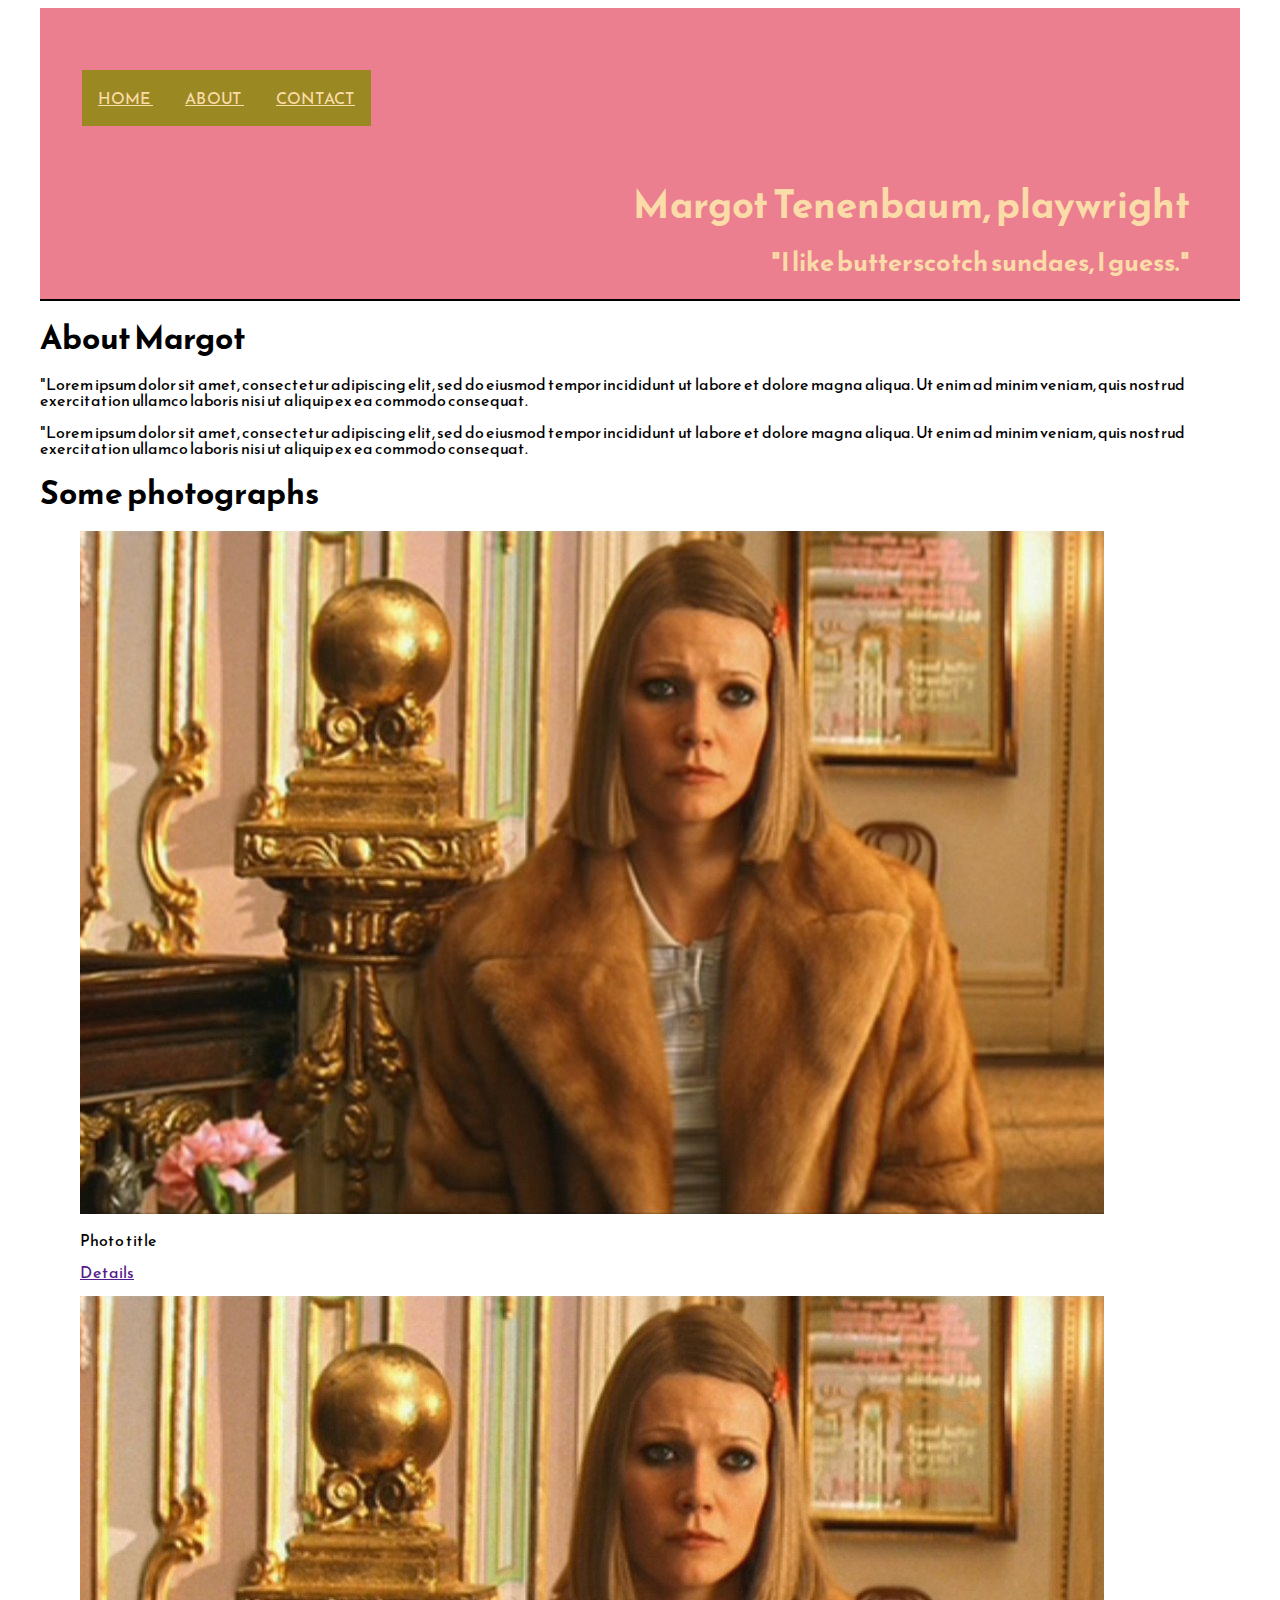
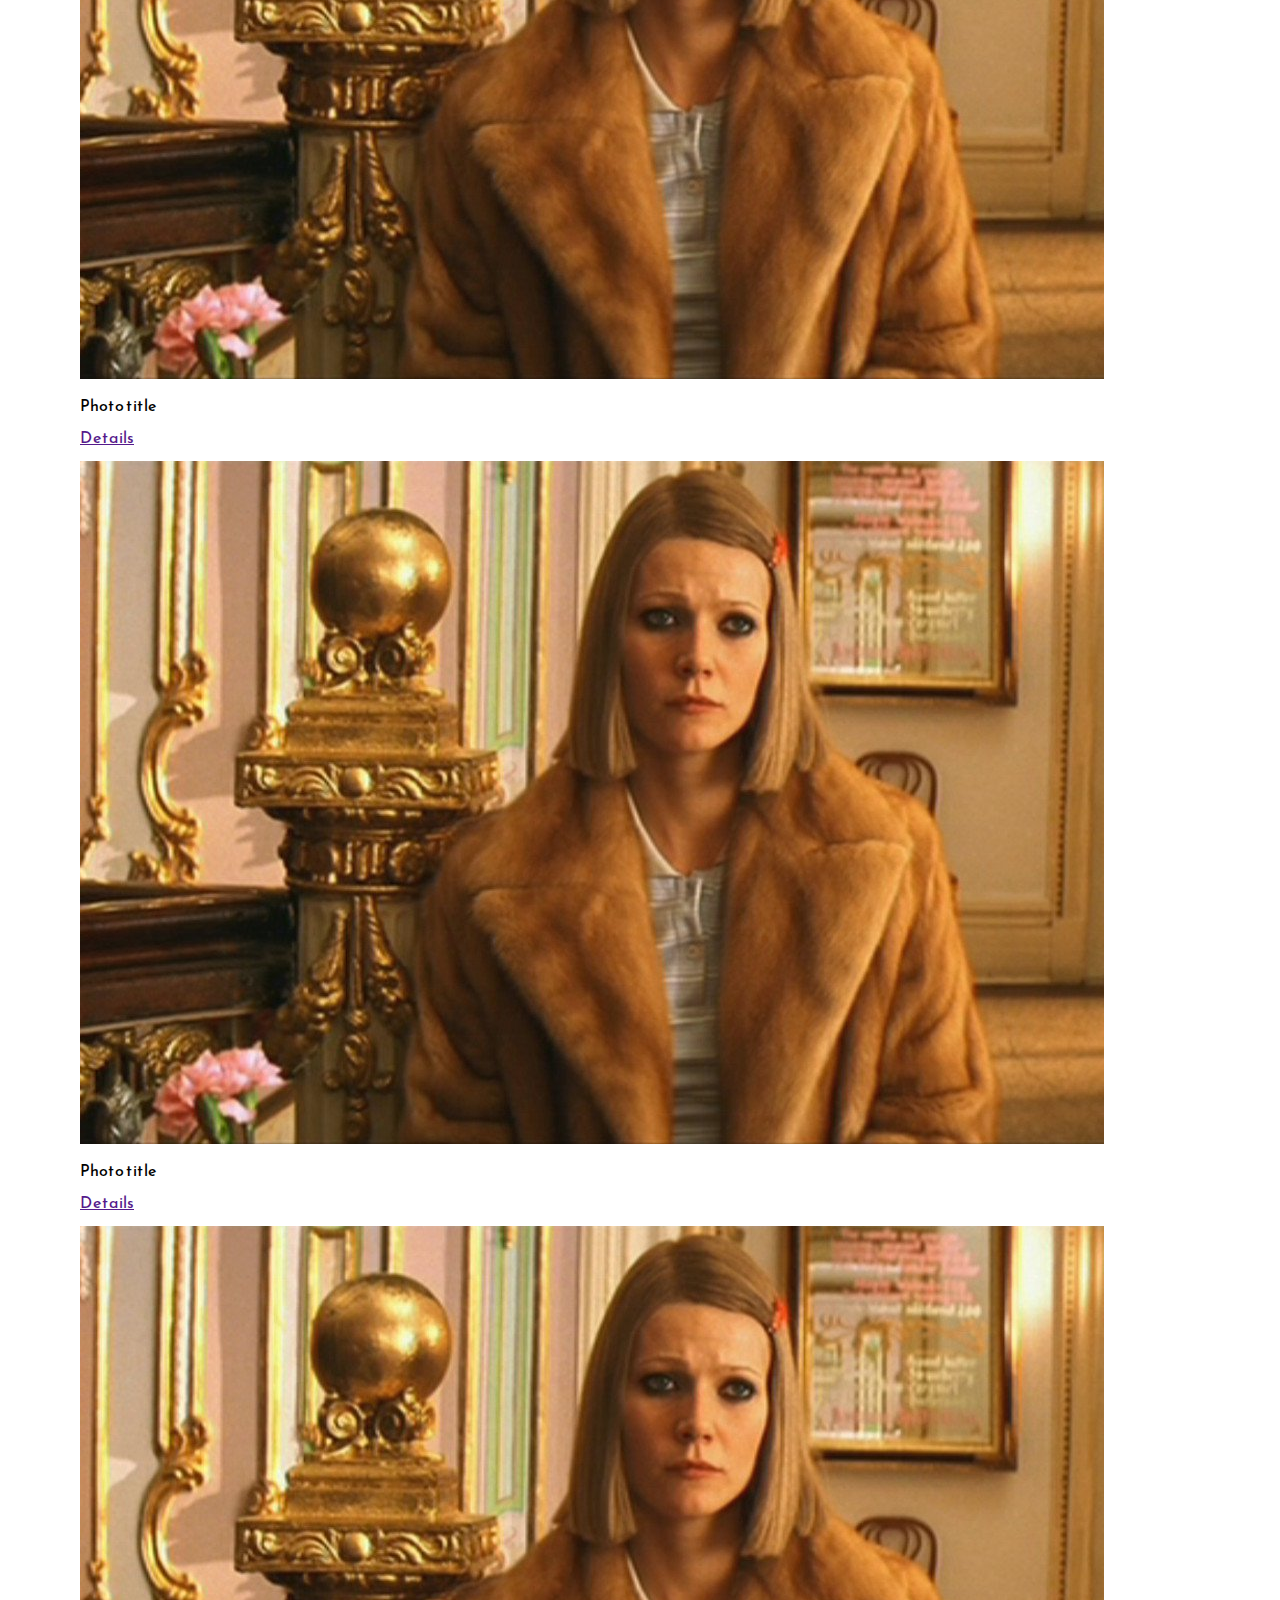
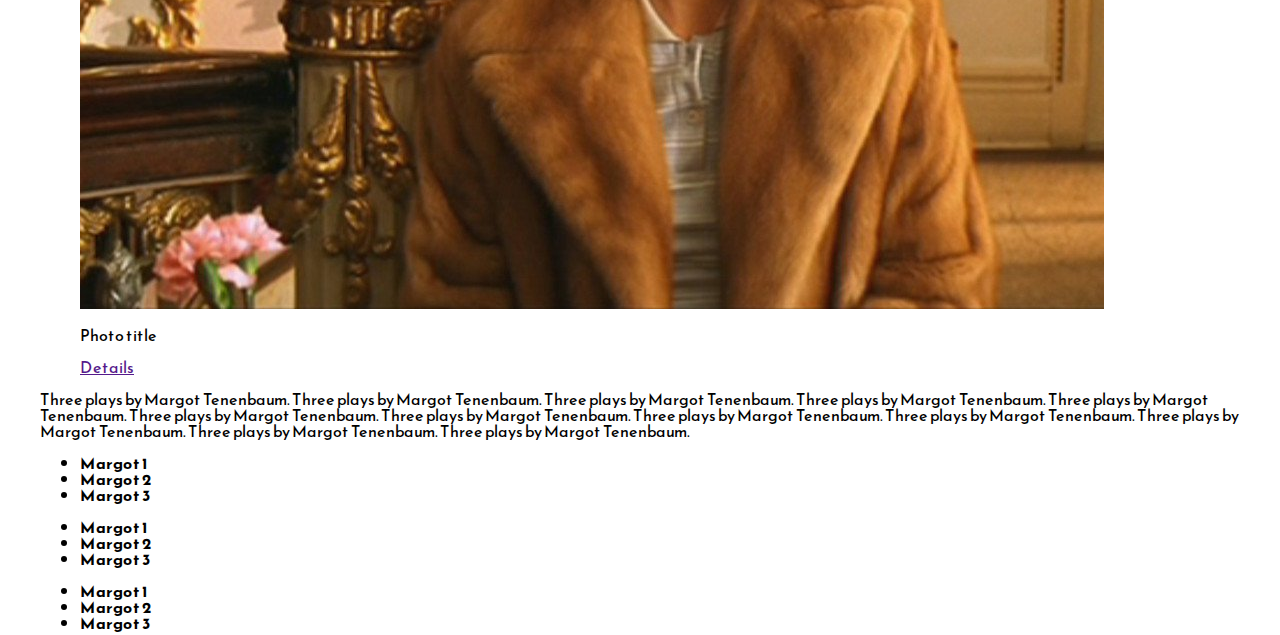
==== index.html @ 0d9d9b59 "align header" ====
<!DOCTYPE html>
<html>
<head>
	<meta charset="utf-8">
	<meta name="viewport" content="width=device-width, initial-scale=1">
	<title> Margot Tenenbaum </title>
	<link href="https://fonts.googleapis.com/css?family=Reem+Kufi" rel="stylesheet">
	<link rel="stylesheet" type="text/css" href="css/margot.css">
	
</head>
<body>
	<header>
		<div class="container">
					<ul id="nav">
						<li> <a href="index.html"> Home </a></li>
						<li> <a href="#"> About </a></li>
						<li> <a href="#"> Contact </a></li>
					</ul>
			<div id="branding">
				<h1> Margot Tenenbaum, playwright </h1>
				<h2>"I like butterscotch sundaes, I guess."</h2>
			</div>
		</div>
	</header>


	<section class="home-about">
		<div class="home-about-textbox">
			<h1>About Margot</h1>
			<p>"Lorem ipsum dolor sit amet, consectetur adipiscing elit, sed do eiusmod tempor incididunt ut labore et dolore magna aliqua. Ut enim ad minim veniam, quis nostrud exercitation ullamco laboris nisi ut aliquip ex ea commodo consequat.</p>
			<p>"Lorem ipsum dolor sit amet, consectetur adipiscing elit, sed do eiusmod tempor incididunt ut labore et dolore magna aliqua. Ut enim ad minim veniam, quis nostrud exercitation ullamco laboris nisi ut aliquip ex ea commodo consequat.</p>
		</div>
	</section>

	<section class="photos">
		<h1>Some photographs</h1>

<!-- photo item 1		 -->
		<figure class="photo-item"> <img src="img/MargotGold.jpg">
				<FIGCAPTION class="photo-desc">
						<p> Photo title </p>
						<a href="" class="button button-accent button-small"> Details</a>
				</FIGCAPTION>
		</figure>

<!-- photo item 2		 -->
		<figure class="photo-item"> <img src="img/MargotGold.jpg">
				<FIGCAPTION class="photo-desc">
						<p> Photo title </p>
						<a href="" class="button button-accent button-small">Details</a>
				</FIGCAPTION>
		</figure>
<!-- photo item 3		 -->
		<figure class="photo-item"> <img src="img/MargotGold.jpg">
				<FIGCAPTION class="photo-desc">
						<p> Photo title </p>
						<a href="" class="button button-accent button-small">Details</a>
				</FIGCAPTION>
		</figure>
<!-- photo item 4		 -->
		<figure class="photo-item"> <img src="img/MargotGold.jpg">
				<FIGCAPTION class="photo-desc">
						<p> Photo title </p>
						<a href="" class="button button-accent button-small">Details</a>
				</FIGCAPTION>
		</figure>
	</section>

<footer>
	<div class="col-3"></div>
		<p>
			Three plays by Margot Tenenbaum. Three plays by Margot Tenenbaum. Three plays by Margot Tenenbaum. Three plays by Margot Tenenbaum. Three plays by Margot Tenenbaum. Three plays by Margot Tenenbaum. Three plays by Margot Tenenbaum. Three plays by Margot Tenenbaum. Three plays by Margot Tenenbaum. Three plays by Margot Tenenbaum. Three plays by Margot Tenenbaum. Three plays by Margot Tenenbaum.
			
		</p>
	<div class="col-1"></div>
		<ul class="list-unstyled">
			<li> <strong>Margot 1</strong></li>
			<li> <strong>Margot 2</strong></li>
			<li> <strong>Margot 3</strong></li>
		</ul>
	<div class="col-1"></div>
		<ul class="list-unstyled">
			<li> <strong>Margot 1</strong></li>
			<li> <strong>Margot 2</strong></li>
			<li> <strong>Margot 3</strong></li>
		</ul>
	<div class="col-1"></div>
		<ul class="list-unstyled">
			<li> <strong>Margot 1</strong></li>
			<li> <strong>Margot 2</strong></li>
			<li> <strong>Margot 3</strong></li>
		</ul>
</footer>	

</body>
</html>
---- css/margot.css ----
* {
	-webkit-box-sizing: border-box;
   	-moz-box-sizing: border-box;
	box-sizing: border-box;
}


html {
    font-family: 'Reem Kufi', sans-serif;
    font-size: 100%;
    font-size: 1em;
    line-height: 1;
    height: 100%;
    margin: 0% 2.5% 2.5% 2.5%;

}

header{
	background-color: #EB7F8F;
	color: #FBDBA8;
	padding: 2px;
	margin-bottom: 2px;
	min-height: 100%;
	border-bottom: #000000 2px solid;
}

#nav {
	list-style-type:none;
	margin-top: 5em;
	margin-bottom: 1em;

}

#nav li {
	display: inline;
}

#nav a {
	display:inline;
	text-align:center;
	padding: 1em;
	color: #FBDBA8;
	background-color: #9A8822;
	text-transform: uppercase;

}

#branding {
	margin-top: 5em;
	margin-bottom: 1em;
	text-align: right;
	padding-right: 4%;
}

#branding h1 {
	font-size: 3vw;
}

#branding h2 {
	font-size: 2vw;
}








/* Header 
====================*/
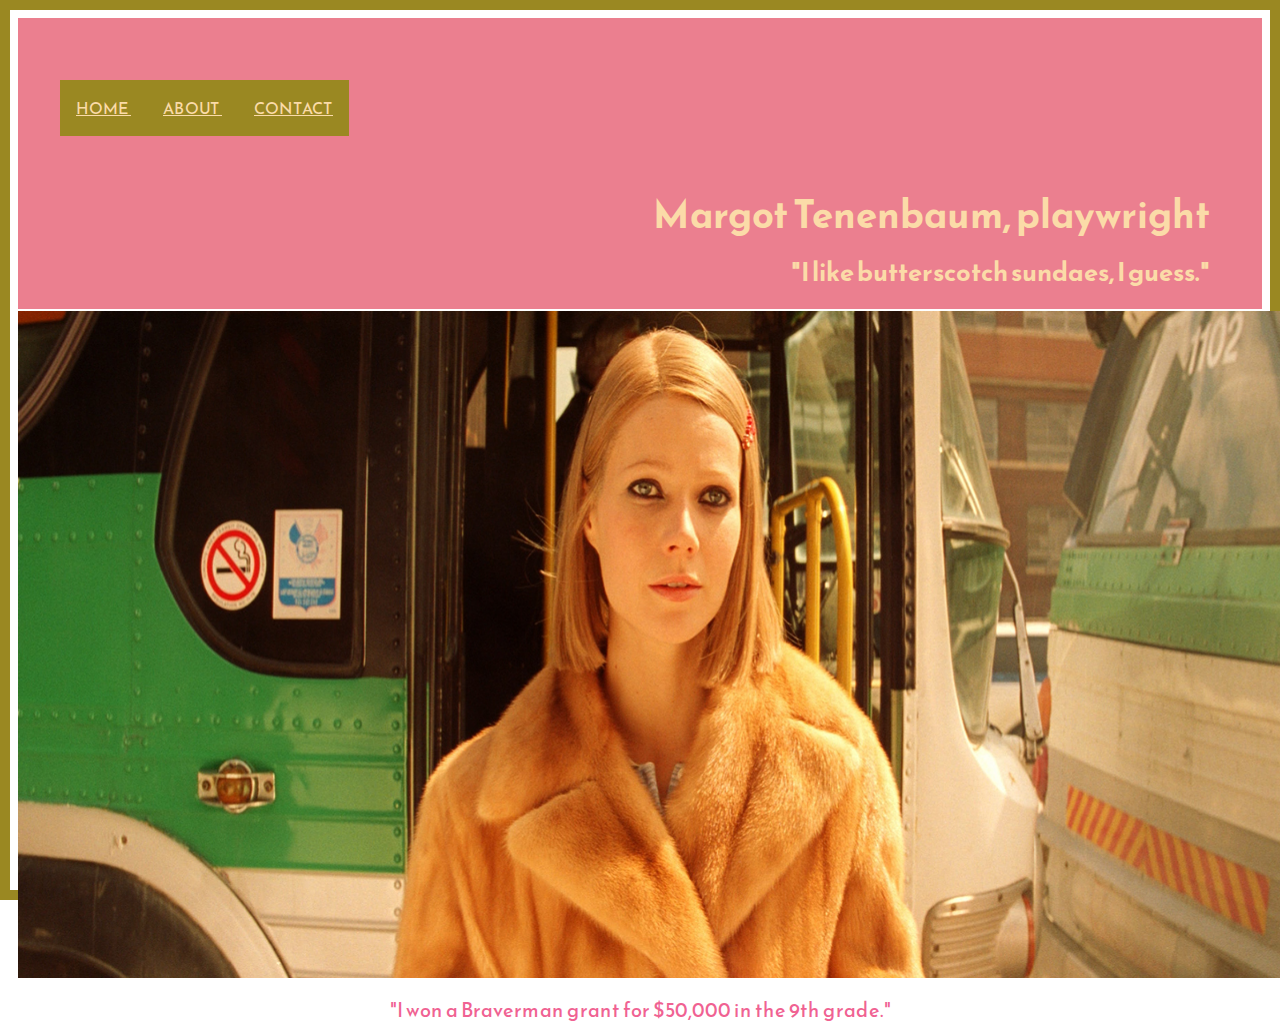
==== commit 8b58f958: "divide index into two pages" ====
--- a/index.html
+++ b/index.html
@@ -11,11 +11,11 @@
 <body>
 	<header>
 		<div class="container">
-					<ul id="nav">
-						<li> <a href="index.html"> Home </a></li>
-						<li> <a href="#"> About </a></li>
-						<li> <a href="#"> Contact </a></li>
-					</ul>
+			<ul id="nav">
+				<li> <a href="index.html"> Home </a></li>
+				<li> <a href="#"> About </a></li>
+				<li> <a href="#"> Contact </a></li>
+			</ul>
 			<div id="branding">
 				<h1> Margot Tenenbaum, playwright </h1>
 				<h2>"I like butterscotch sundaes, I guess."</h2>
@@ -23,74 +23,15 @@
 		</div>
 	</header>
 
-
-	<section class="home-about">
-		<div class="home-about-textbox">
-			<h1>About Margot</h1>
-			<p>"Lorem ipsum dolor sit amet, consectetur adipiscing elit, sed do eiusmod tempor incididunt ut labore et dolore magna aliqua. Ut enim ad minim veniam, quis nostrud exercitation ullamco laboris nisi ut aliquip ex ea commodo consequat.</p>
-			<p>"Lorem ipsum dolor sit amet, consectetur adipiscing elit, sed do eiusmod tempor incididunt ut labore et dolore magna aliqua. Ut enim ad minim veniam, quis nostrud exercitation ullamco laboris nisi ut aliquip ex ea commodo consequat.</p>
+	<section id="showcase">
+		<div class="container">
+			<img class="bus-img" src="img/MargotBus.jpg">
+			<p> "I won a Braverman grant for $50,000 in the 9th grade."
+			</p>
 		</div>
 	</section>
 
-	<section class="photos">
-		<h1>Some photographs</h1>
-
-<!-- photo item 1		 -->
-		<figure class="photo-item"> <img src="img/MargotGold.jpg">
-				<FIGCAPTION class="photo-desc">
-						<p> Photo title </p>
-						<a href="" class="button button-accent button-small"> Details</a>
-				</FIGCAPTION>
-		</figure>
-
-<!-- photo item 2		 -->
-		<figure class="photo-item"> <img src="img/MargotGold.jpg">
-				<FIGCAPTION class="photo-desc">
-						<p> Photo title </p>
-						<a href="" class="button button-accent button-small">Details</a>
-				</FIGCAPTION>
-		</figure>
-<!-- photo item 3		 -->
-		<figure class="photo-item"> <img src="img/MargotGold.jpg">
-				<FIGCAPTION class="photo-desc">
-						<p> Photo title </p>
-						<a href="" class="button button-accent button-small">Details</a>
-				</FIGCAPTION>
-		</figure>
-<!-- photo item 4		 -->
-		<figure class="photo-item"> <img src="img/MargotGold.jpg">
-				<FIGCAPTION class="photo-desc">
-						<p> Photo title </p>
-						<a href="" class="button button-accent button-small">Details</a>
-				</FIGCAPTION>
-		</figure>
-	</section>
-
-<footer>
-	<div class="col-3"></div>
-		<p>
-			Three plays by Margot Tenenbaum. Three plays by Margot Tenenbaum. Three plays by Margot Tenenbaum. Three plays by Margot Tenenbaum. Three plays by Margot Tenenbaum. Three plays by Margot Tenenbaum. Three plays by Margot Tenenbaum. Three plays by Margot Tenenbaum. Three plays by Margot Tenenbaum. Three plays by Margot Tenenbaum. Three plays by Margot Tenenbaum. Three plays by Margot Tenenbaum.
-			
-		</p>
-	<div class="col-1"></div>
-		<ul class="list-unstyled">
-			<li> <strong>Margot 1</strong></li>
-			<li> <strong>Margot 2</strong></li>
-			<li> <strong>Margot 3</strong></li>
-		</ul>
-	<div class="col-1"></div>
-		<ul class="list-unstyled">
-			<li> <strong>Margot 1</strong></li>
-			<li> <strong>Margot 2</strong></li>
-			<li> <strong>Margot 3</strong></li>
-		</ul>
-	<div class="col-1"></div>
-		<ul class="list-unstyled">
-			<li> <strong>Margot 1</strong></li>
-			<li> <strong>Margot 2</strong></li>
-			<li> <strong>Margot 3</strong></li>
-		</ul>
-</footer>	
+	<footer></footer>
 
 </body>
 </html>
--- a/css/margot.css
+++ b/css/margot.css
@@ -11,7 +11,8 @@
     font-size: 1em;
     line-height: 1;
     height: 100%;
-    margin: 0% 2.5% 2.5% 2.5%;
+    margin: 0;
+    border: 10px solid #9A8822;
 
 }
 
@@ -21,7 +22,6 @@
 	padding: 2px;
 	margin-bottom: 2px;
 	min-height: 100%;
-	border-bottom: #000000 2px solid;
 }
 
 #nav {
@@ -61,9 +61,27 @@
 }
 
 
+#showcase {
+	min-height: 400px;
+	height: 100%;
+	background-position: center;
+	text-align: center;
+	color: #f06292;
+	opacity: 1.0;
+	
 
 
+}
 
+#showcase p {
+	font-size: 20px;
+
+}
+
+.bus-img {
+	height: 667px;
+	width: 1280px;
+}
 
 
 
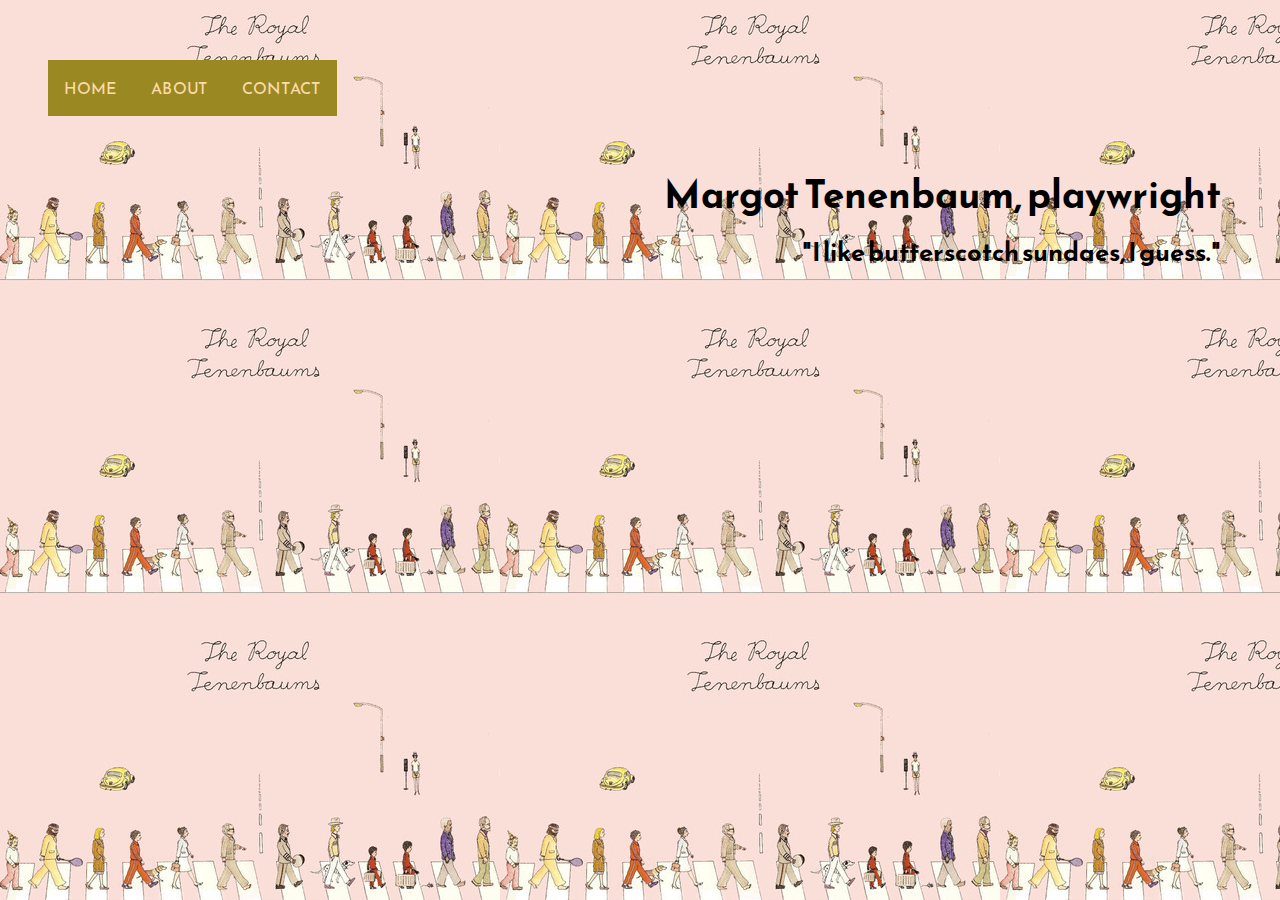
==== commit c991cb50: "reorganize img structure" ====
--- a/index.html
+++ b/index.html
@@ -1,5 +1,5 @@
 <!DOCTYPE html>
-<html>
+<html id="homepage">
 <head>
 	<meta charset="utf-8">
 	<meta name="viewport" content="width=device-width, initial-scale=1">
@@ -23,15 +23,17 @@
 		</div>
 	</header>
 
-	<section id="showcase">
+<!-- 	<section id="showcase">
 		<div class="container">
 			<img class="bus-img" src="img/MargotBus.jpg">
 			<p> "I won a Braverman grant for $50,000 in the 9th grade."
 			</p>
 		</div>
-	</section>
+	</section> -->
 
-	<footer></footer>
+	<footer>
+		
+	</footer>
 
 </body>
 </html>
--- a/css/margot.css
+++ b/css/margot.css
@@ -7,21 +7,15 @@
 
 html {
     font-family: 'Reem Kufi', sans-serif;
-    font-size: 100%;
     font-size: 1em;
     line-height: 1;
-    height: 100%;
     margin: 0;
-    border: 10px solid #9A8822;
 
 }
-
-header{
-	background-color: #EB7F8F;
-	color: #FBDBA8;
-	padding: 2px;
-	margin-bottom: 2px;
-	min-height: 100%;
+#homepage {
+	background-image: url("img/family_illustrated.jpg");
+	
+	
 }
 
 #nav {
@@ -42,6 +36,7 @@
 	color: #FBDBA8;
 	background-color: #9A8822;
 	text-transform: uppercase;
+	text-decoration: none;
 
 }
 
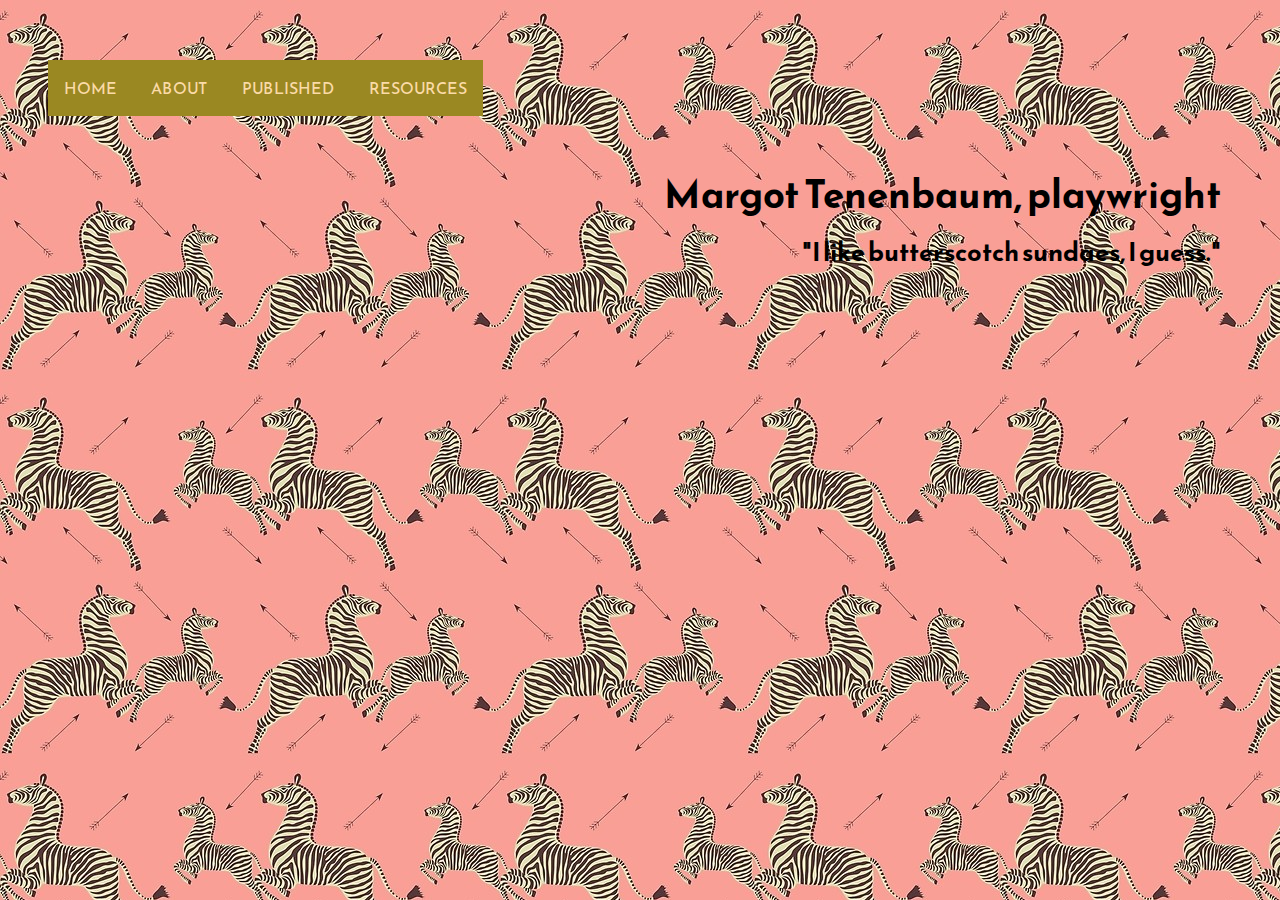
==== commit 8660d020: "add pages" ====
--- a/index.html
+++ b/index.html
@@ -13,8 +13,9 @@
 		<div class="container">
 			<ul id="nav">
 				<li> <a href="index.html"> Home </a></li>
-				<li> <a href="#"> About </a></li>
-				<li> <a href="#"> Contact </a></li>
+				<li> <a href="about.html"> About </a></li>
+				<li> <a href="published.html"> Published </a></li>
+				<li> <a href="resources.html"> Resources </a></li>
 			</ul>
 			<div id="branding">
 				<h1> Margot Tenenbaum, playwright </h1>
--- a/css/margot.css
+++ b/css/margot.css
@@ -13,7 +13,7 @@
 
 }
 #homepage {
-	background-image: url("img/family_illustrated.jpg");
+	background-image: url("img/zebra.jpg");
 	
 	
 }
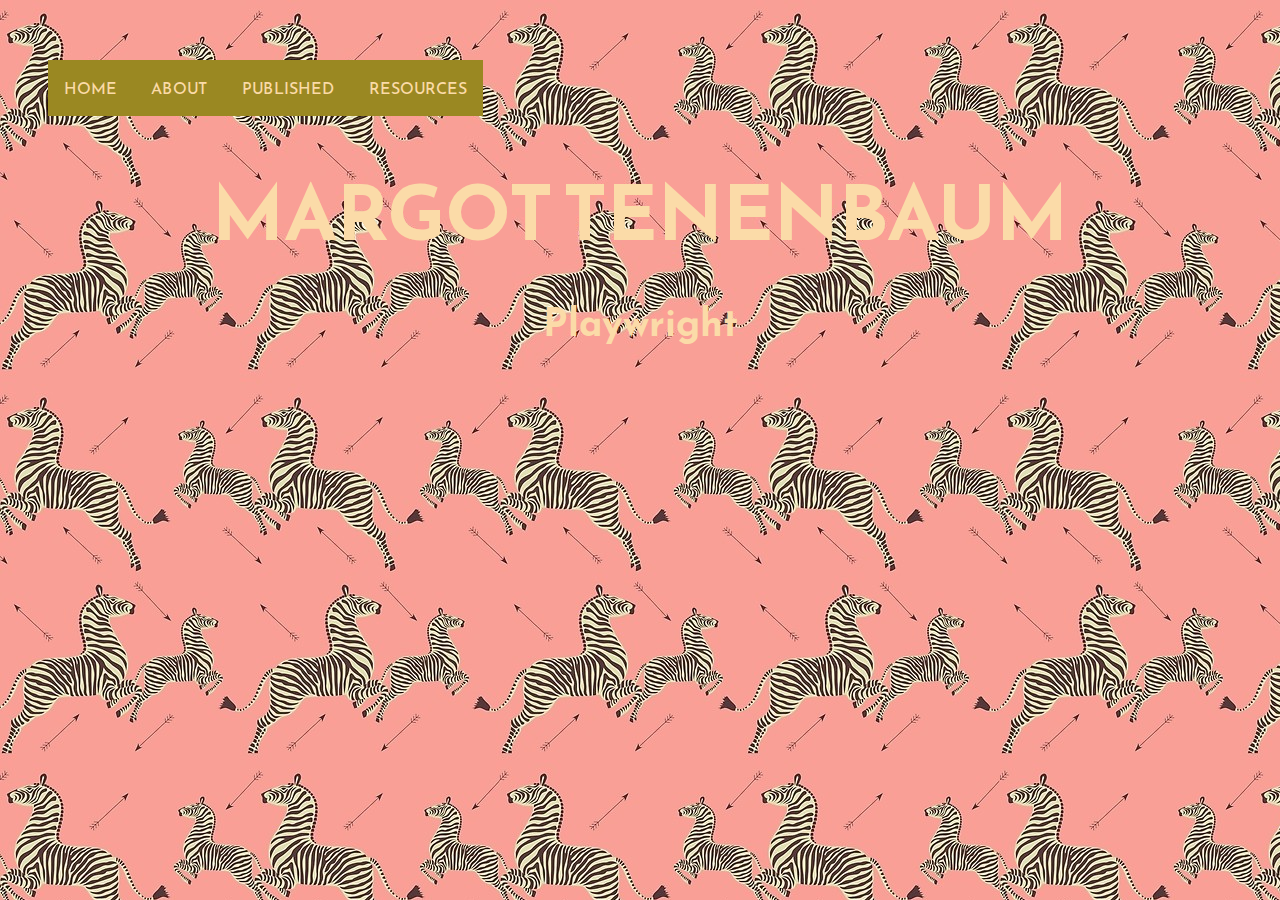
==== commit 9b883f56: "center h1, increase font size" ====
--- a/index.html
+++ b/index.html
@@ -18,8 +18,8 @@
 				<li> <a href="resources.html"> Resources </a></li>
 			</ul>
 			<div id="branding">
-				<h1> Margot Tenenbaum, playwright </h1>
-				<h2>"I like butterscotch sundaes, I guess."</h2>
+				<h1> Margot Tenenbaum</h1>
+				<h2> Playwright </h2>
 			</div>
 		</div>
 	</header>
--- a/css/margot.css
+++ b/css/margot.css
@@ -43,16 +43,18 @@
 #branding {
 	margin-top: 5em;
 	margin-bottom: 1em;
-	text-align: right;
-	padding-right: 4%;
+	text-align: center;
 }
 
 #branding h1 {
-	font-size: 3vw;
+	font-size: 6vw;
+	color: #FBDBA8;
+	text-transform: uppercase;
 }
 
 #branding h2 {
-	font-size: 2vw;
+	font-size: 3vw;
+	color: #FBDBA8;
 }
 
 
@@ -78,10 +80,59 @@
 	width: 1280px;
 }
 
+/*ABOUT PAGE*/
 
+.about {
+	background-color: #F99F96;
+}
 
-/* Header 
-====================*/
+.about header {
+	padding: 5%;
+}
+
+#about-nav {
+	list-style-type:none;
+	margin-top: 5em;
+	margin-bottom: 1em;
+	text-align: center;
+
+}
+
+#about-nav li {
+	display: inline;
+	padding: 25px;
+	background-image: url('img/notecard.png');
+	background-repeat: no-repeat;
+	margin: 5px;
+	width: calc(100% / 4);
+	border: 2px solid white;
+}
+
+#about-nav a {
+	display:inline;
+	text-align:center;
+	padding: 5%;
+	color: #000;
+	text-transform: uppercase;
+	text-decoration: none;
+	font-family: 'Cutive Mono', monospace;
+	font-size: 18px;
+
+}
+
+.about-textbox {
+	margin-left: 10%;
+	margin-right: 10%
+}
+
+.photo {
+	display: block;
+    margin-left: auto;
+    margin-right: auto;
+    width: 50%;
+    border:3px solid #FBC3BE;
+}
 
 
 
+
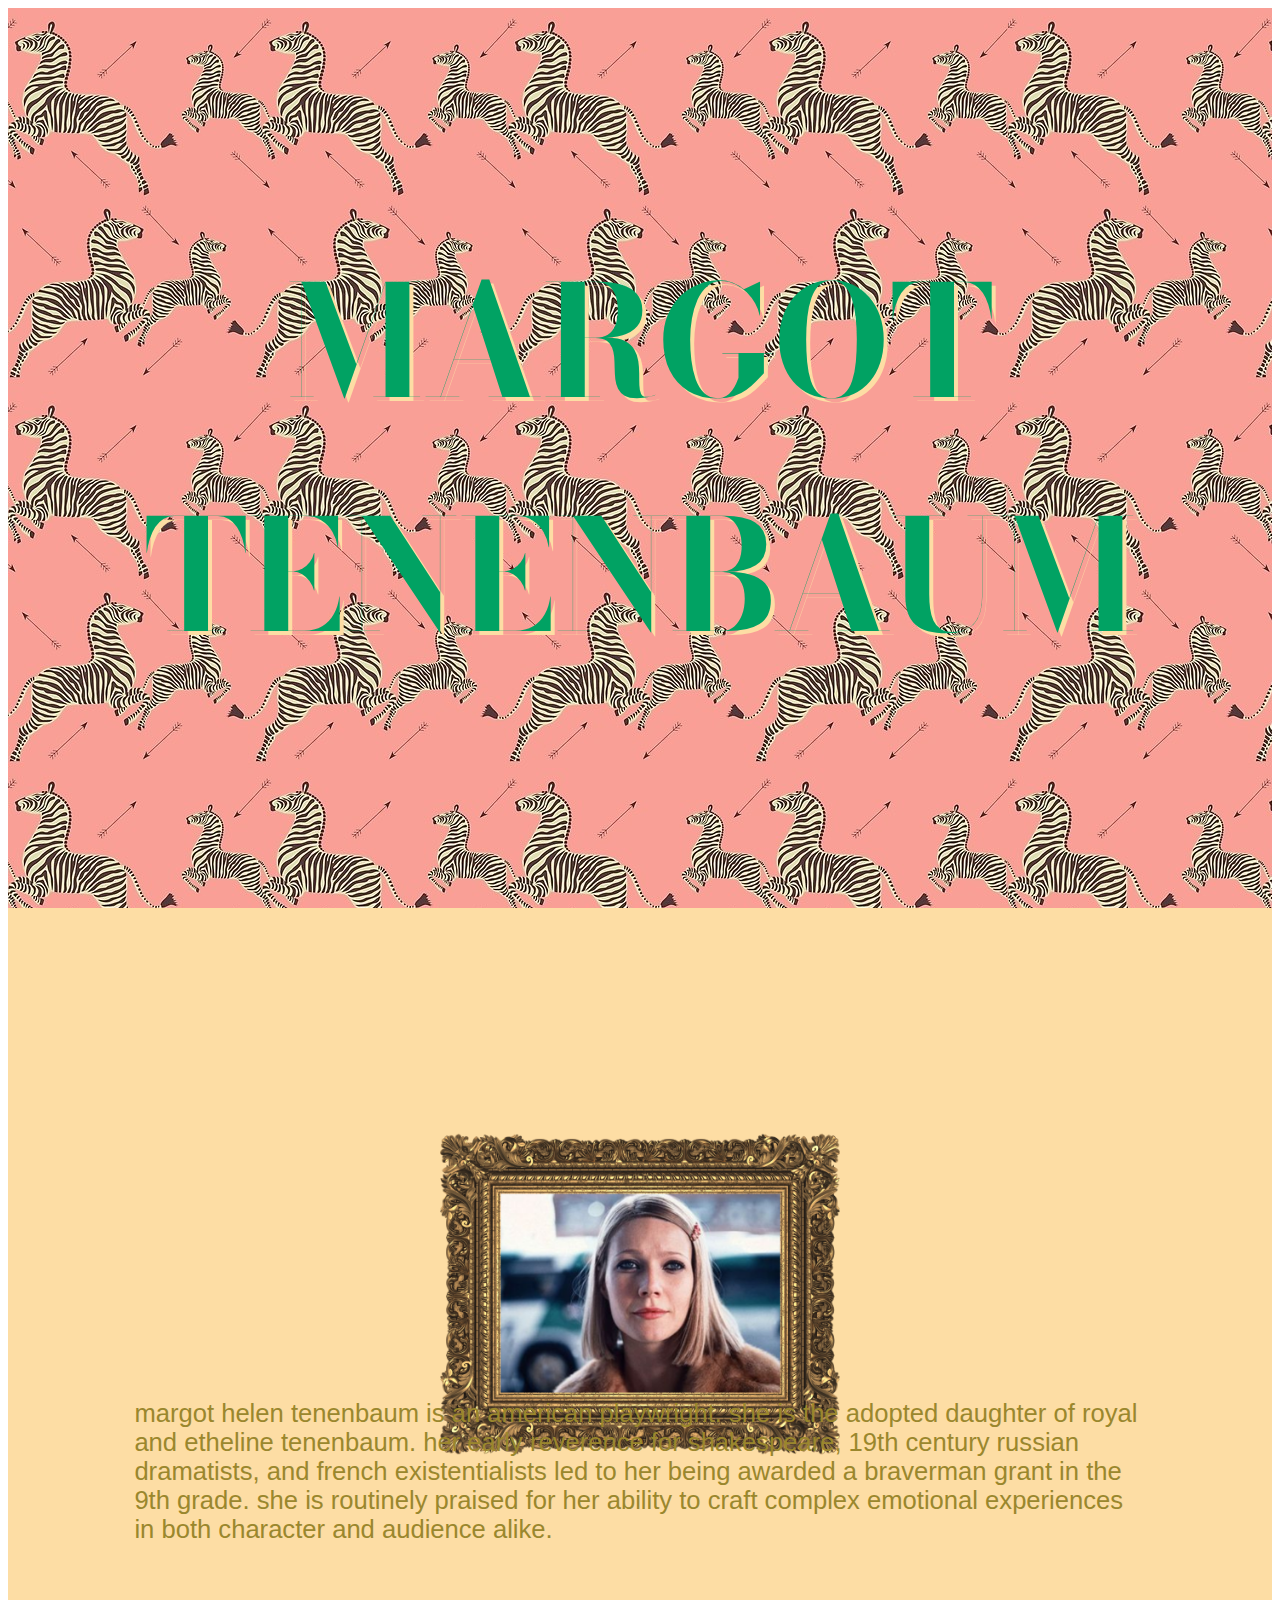
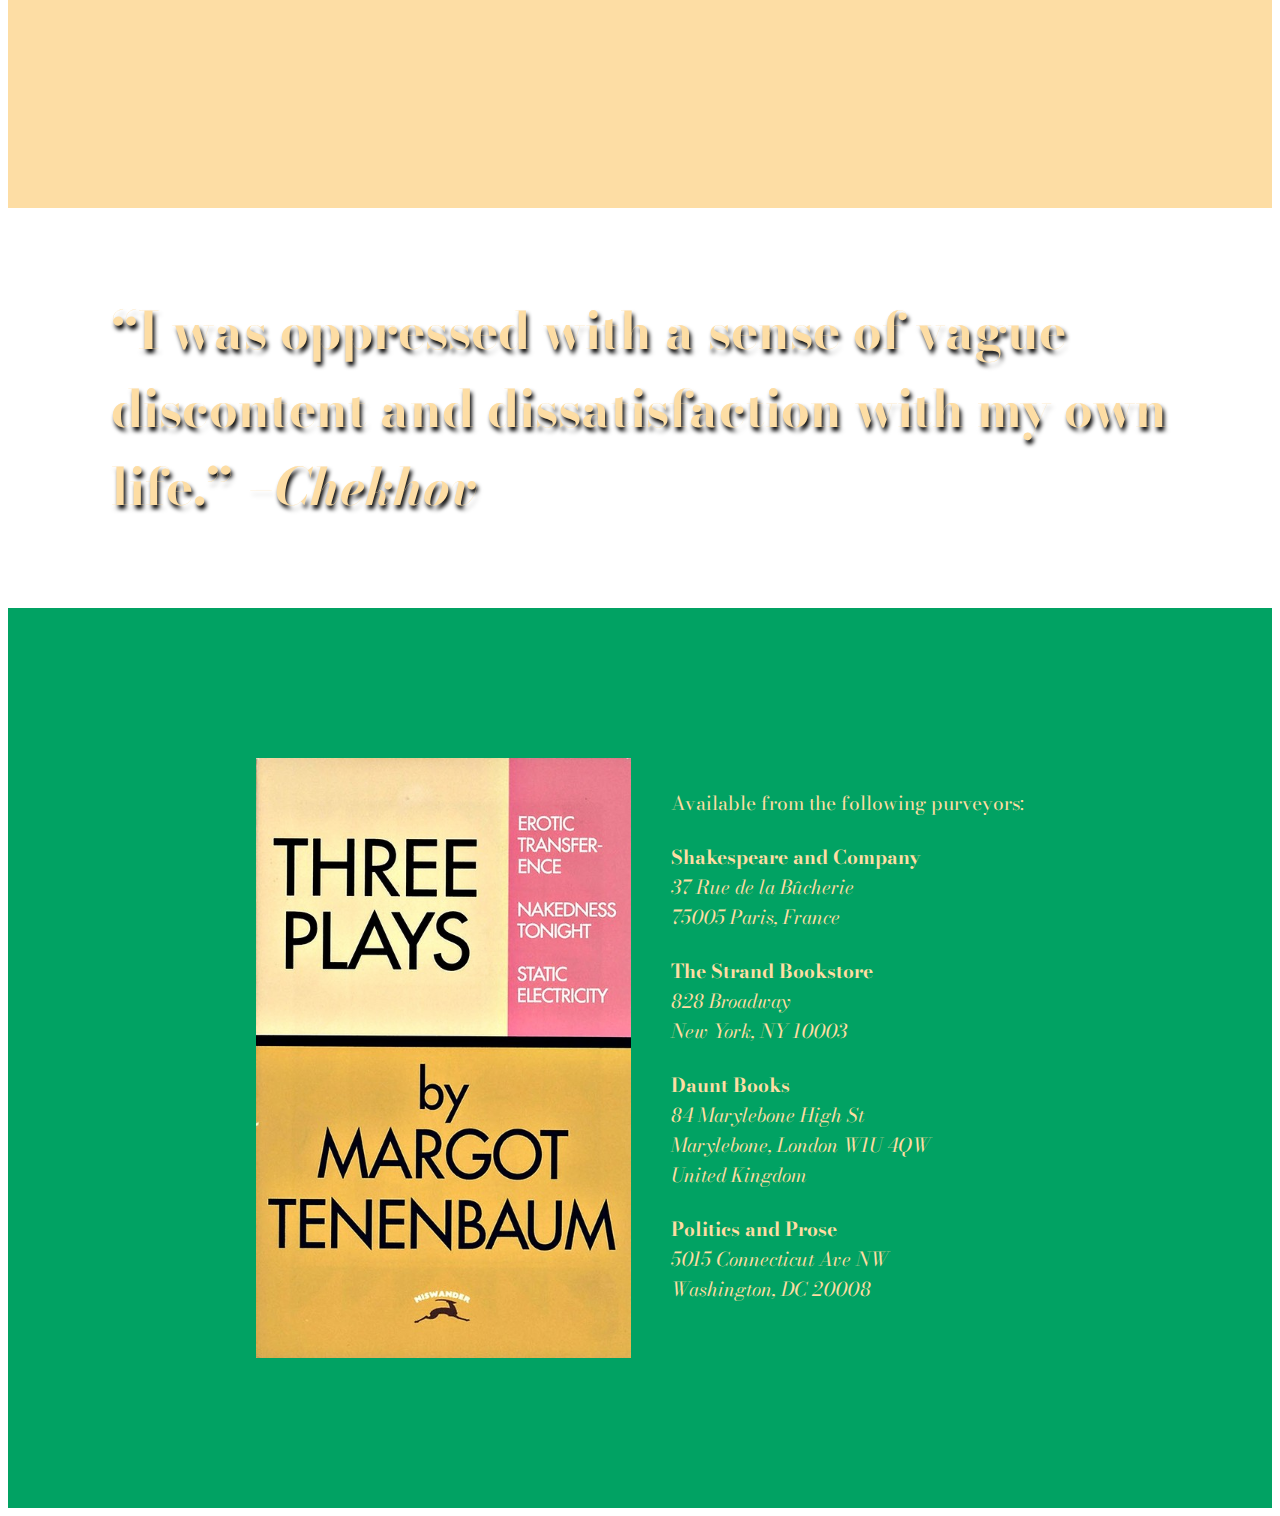
==== commit 07f007f9: "remove images and extra pages" ====
--- a/index.html
+++ b/index.html
@@ -9,32 +9,43 @@
 	
 </head>
 <body>
-	<header>
-		<div class="container">
-			<ul id="nav">
-				<li> <a href="index.html"> Home </a></li>
-				<li> <a href="about.html"> About </a></li>
-				<li> <a href="published.html"> Published </a></li>
-				<li> <a href="resources.html"> Resources </a></li>
-			</ul>
-			<div id="branding">
-				<h1> Margot Tenenbaum</h1>
-				<h2> Playwright </h2>
-			</div>
+	<div id="parallax">
+		<h2 class="name">Margot <br> Tenenbaum</h2>
+	</div>
+	<div>
+		<img class="image" src="img/margo-frame.png"> 
+		<p class="bio">
+			Margot Helen Tenenbaum is an American playwright. She is the adopted daughter of Royal and Etheline Tenenbaum. Her early reverence for Shakespeare, 19th century Russian dramatists, and French Existentialists led to her being awarded a Braverman Grant in the 9th grade. She is routinely praised for her ability to craft complex emotional experiences in both character and audience alike.
+			</p> 
 		</div>
-	</header>
+	<div>
+		<p class="chekhov"> 
+			<blockquote>&ldquo;I was oppressed with a sense of vague discontent and dissatisfaction with my own life.&rdquo; 
+				<cite>&ndash;Chekhov</cite>
+				</blockquote>
+			</p>
+	</div>
+	<div>
+		<img class="three-plays" src="img/threeplays.jpg"> 
+		
+		<ul><li>Available from the following purveyors:</li><br> 
+			<li><b>Shakespeare and Company</b> <br> 
+				<address>37 Rue de la Bûcherie <br>75005 Paris, France </address>
+				</li><br> 
+			<li><b>The Strand Bookstore</b> <br>
+				<address>828 Broadway<br> New York, NY 10003</address>
+				</li><br> 
+			<li><b>Daunt Books </b><br>
+				<address>84 Marylebone High St </b><br>Marylebone, London W1U 4QW<br> 
+				United Kingdom</address>
+			</li><br> 
+			<li><b>Politics and Prose</b> <br>
+				<address>5015 Connecticut Ave NW <br>Washington, DC 20008</address>
+			</li><br> 
+		</ul>
+	</div>
 
-<!-- 	<section id="showcase">
-		<div class="container">
-			<img class="bus-img" src="img/MargotBus.jpg">
-			<p> "I won a Braverman grant for $50,000 in the 9th grade."
-			</p>
-		</div>
-	</section> -->
-
-	<footer>
-		
-	</footer>
+	<script src="js/main.js"></script>
 
 </body>
 </html>
--- a/css/margot.css
+++ b/css/margot.css
@@ -1,138 +1,111 @@
+@import url('https://fonts.googleapis.com/css2?family=Bodoni+Moda:wght@400;500;700&display=swap');
+@import url('https://fonts.googleapis.com/css2?family=Karla:wght@300&display=swap')
+
 * {
-	-webkit-box-sizing: border-box;
-   	-moz-box-sizing: border-box;
-	box-sizing: border-box;
+	border: 0;
+	padding: 0;
+	margin: 0;
+}
+
+div {
+	display: flex;
+	align-items: center;
+	justify-content: center;
+	font-weight: bold;
+	font-family: 'Bodoni Moda', serif;
+	width: 100%;
+	height: 100vh;
+}
+
+h2 {
+	font-size: 50px;
+	background: #fff;
+	padding: 8px 24px;
+	border-radius: 16px;
+}
+
+div:nth-child(1) {
+	background-image: url(../img/zebra.jpg);
+}	
+
+.name {
+	font-size: 12vw;
+	text-transform: uppercase;
+	background: none;
+	text-align: center;
+	color: #01a263;
+	text-shadow: 4px 4px #FDDDA4;
 }
 
 
-html {
-    font-family: 'Reem Kufi', sans-serif;
-    font-size: 1em;
-    line-height: 1;
-    margin: 0;
+/*Second page with bio & photo /div */
+
+div:nth-child(2) {
+	background: #FDDDA4;
 
 }
-#homepage {
-	background-image: url("img/zebra.jpg");
-	
-	
-}
-
-#nav {
-	list-style-type:none;
-	margin-top: 5em;
-	margin-bottom: 1em;
+.image {
+	width: 400px;
+	height: auto;
+	position: absolute;
+	margin-top: -10%;
 
 }
 
-#nav li {
-	display: inline;
+.bio {
+	font-size: 2.0vw;
+	font-weight: 300;
+	color: #9A872D;
+	font-family: 'Karla', sans-serif;
+	text-transform: lowercase;
+	position: relative;
+	margin-top: 20%;
+	padding: 10%;
 }
 
-#nav a {
-	display:inline;
-	text-align:center;
-	padding: 1em;
-	color: #FBDBA8;
-	background-color: #9A8822;
-	text-transform: uppercase;
-	text-decoration: none;
-
-}
-
-#branding {
-	margin-top: 5em;
-	margin-bottom: 1em;
-	text-align: center;
-}
-
-#branding h1 {
-	font-size: 6vw;
-	color: #FBDBA8;
-	text-transform: uppercase;
-}
-
-#branding h2 {
-	font-size: 3vw;
-	color: #FBDBA8;
+.bio p {
+	margin: 10%;
 }
 
 
-#showcase {
-	min-height: 400px;
-	height: 100%;
-	background-position: center;
-	text-align: center;
-	color: #f06292;
-	opacity: 1.0;
-	
+/*Third section with quote over books*/
 
-
+div:nth-child(3) {
+	height: 400px;
+	background-image: url(../img/books.jpg);
+	background-attachment: fixed;
+	background-size: cover;
 }
 
-#showcase p {
-	font-size: 20px;
-
+blockquote {
+	font-size: 4vw;
+	padding: 5%;
+	color: #FDDDA4;
+	text-shadow: 2px 4px 4px #000;
 }
 
-.bus-img {
-	height: 667px;
-	width: 1280px;
+/*Final section*/
+
+div:nth-child(4) {
+	background: #01a263;
 }
 
-/*ABOUT PAGE*/
-
-.about {
-	background-color: #F99F96;
+.three-plays {
+	max-height:600px;
+	width: auto;
 }
 
-.about header {
-	padding: 5%;
+ul li {
+	list-style-type: none;
+	font-family: 'Bodoni Moda', serif;
+	font-size: 1.5vw;
+	font-weight: 400;
+	color:#FDDDA4;
 }
 
-#about-nav {
-	list-style-type:none;
-	margin-top: 5em;
-	margin-bottom: 1em;
-	text-align: center;
-
+address {
+	display: block;
 }
 
-#about-nav li {
-	display: inline;
-	padding: 25px;
-	background-image: url('img/notecard.png');
-	background-repeat: no-repeat;
-	margin: 5px;
-	width: calc(100% / 4);
-	border: 2px solid white;
-}
+/* ADDITIONAL RESPONSIVE DESIGN */
 
-#about-nav a {
-	display:inline;
-	text-align:center;
-	padding: 5%;
-	color: #000;
-	text-transform: uppercase;
-	text-decoration: none;
-	font-family: 'Cutive Mono', monospace;
-	font-size: 18px;
-
-}
-
-.about-textbox {
-	margin-left: 10%;
-	margin-right: 10%
-}
-
-.photo {
-	display: block;
-    margin-left: auto;
-    margin-right: auto;
-    width: 50%;
-    border:3px solid #FBC3BE;
-}
-
-
-
-
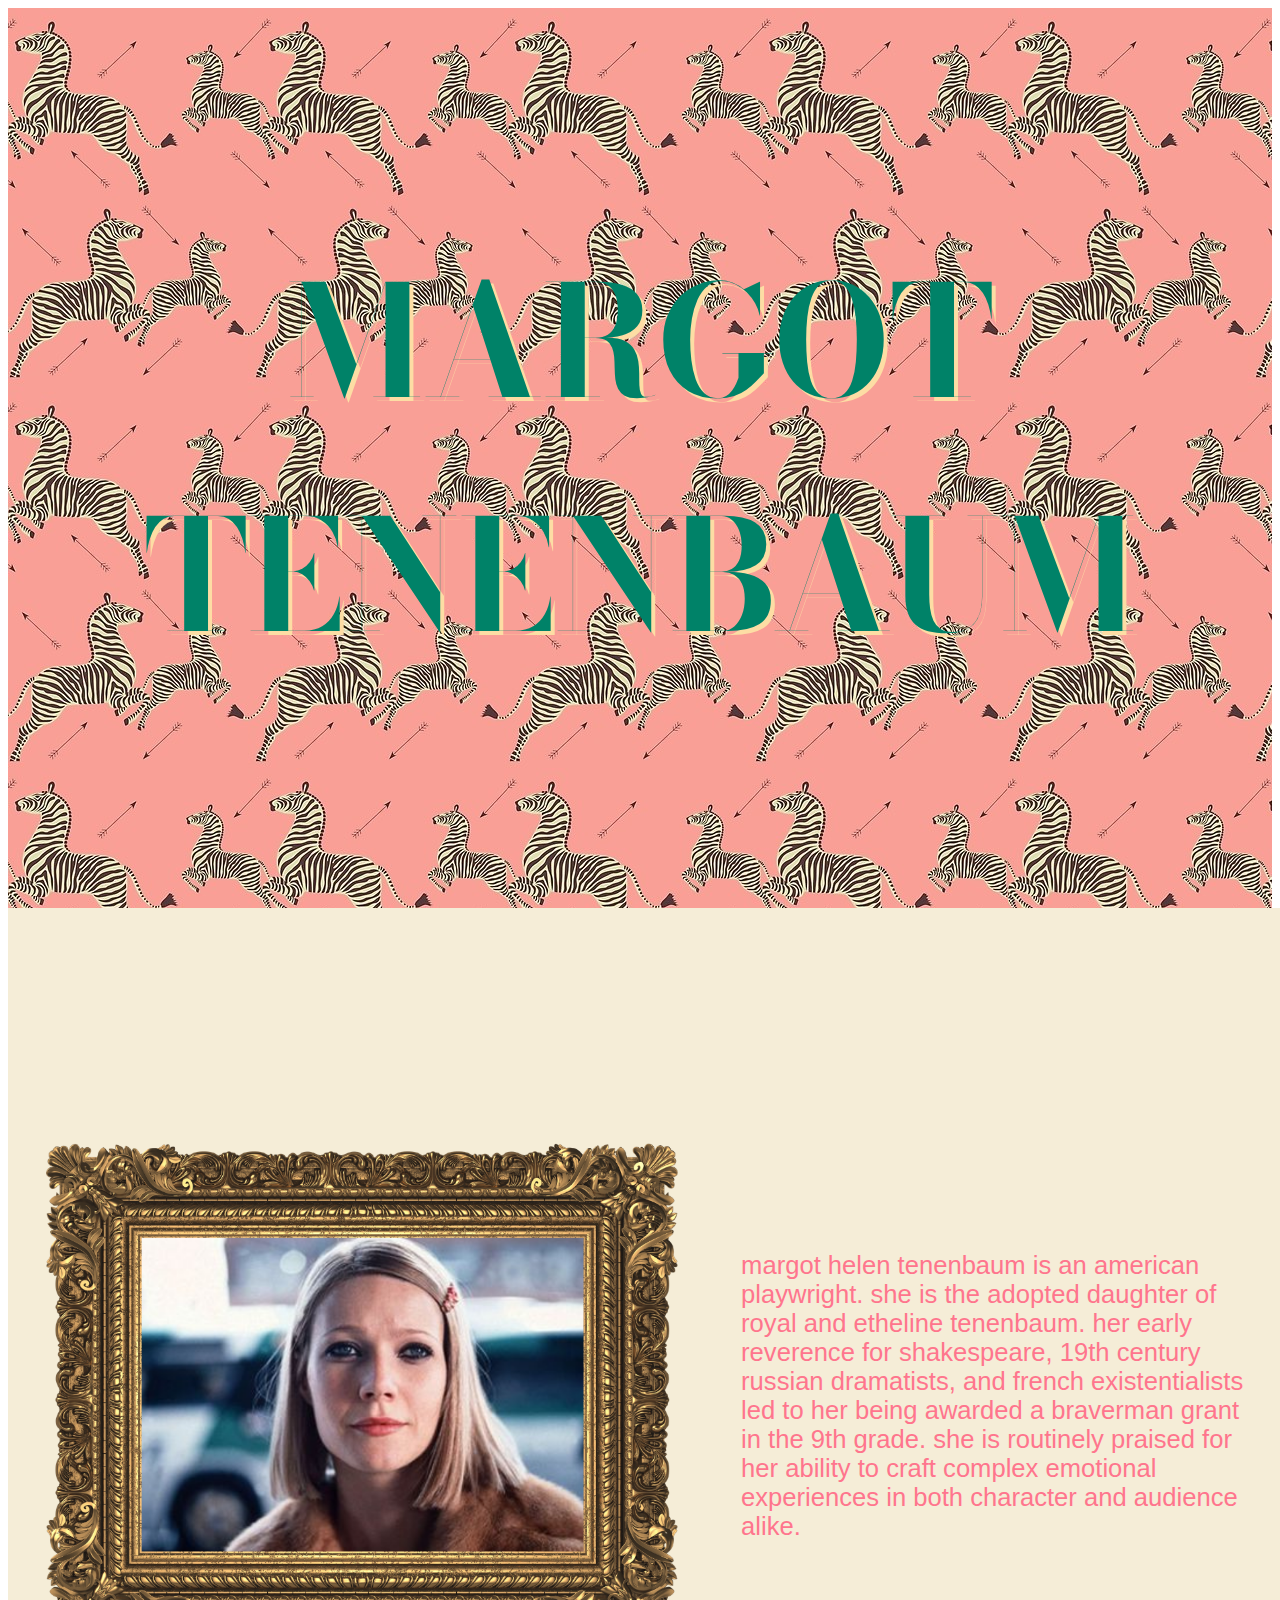
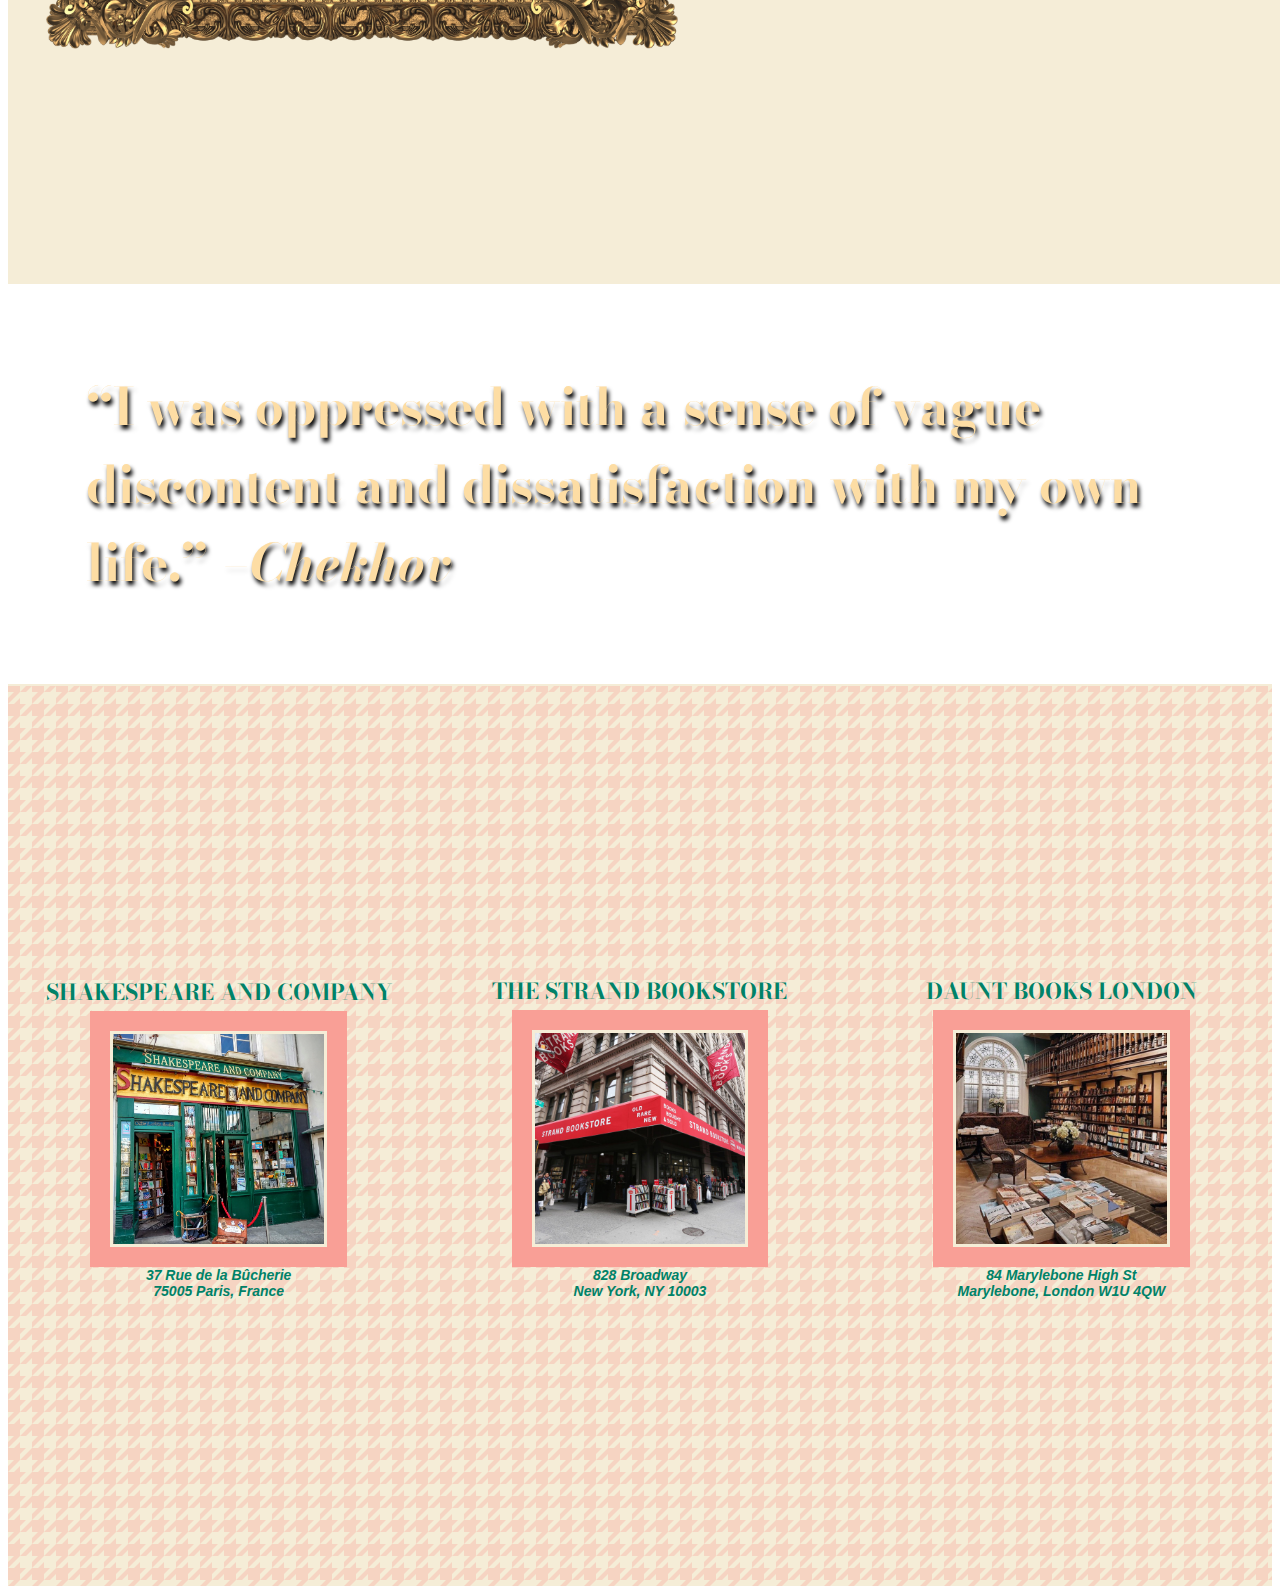
==== commit d51f3594: "add backgrounds and update responsive design" ====
--- a/index.html
+++ b/index.html
@@ -2,7 +2,8 @@
 <html id="homepage">
 <head>
 	<meta charset="utf-8">
-	<meta name="viewport" content="width=device-width, initial-scale=1">
+	<meta name="viewport" content="width=device-width, initial-scale=1.0">
+	<meta http-equiv="X-UA-Compatible" content="ie=edge" />
 	<title> Margot Tenenbaum </title>
 	<link href="https://fonts.googleapis.com/css?family=Reem+Kufi" rel="stylesheet">
 	<link rel="stylesheet" type="text/css" href="css/margot.css">
@@ -10,40 +11,49 @@
 </head>
 <body>
 	<div id="parallax">
-		<h2 class="name">Margot <br> Tenenbaum</h2>
+		<h1 class="name">Margot <br> Tenenbaum</h1>
 	</div>
-	<div>
-		<img class="image" src="img/margo-frame.png"> 
-		<p class="bio">
+	<div id="biography">
+		<img class="margot-frame" src="img/margo-frame.png"> 
+		<p>
 			Margot Helen Tenenbaum is an American playwright. She is the adopted daughter of Royal and Etheline Tenenbaum. Her early reverence for Shakespeare, 19th century Russian dramatists, and French Existentialists led to her being awarded a Braverman Grant in the 9th grade. She is routinely praised for her ability to craft complex emotional experiences in both character and audience alike.
-			</p> 
-		</div>
-	<div>
+		</p>
+	</div>
+
+	<!-- Chekhov Quote --> 	
+	<div id="quote">
 		<p class="chekhov"> 
 			<blockquote>&ldquo;I was oppressed with a sense of vague discontent and dissatisfaction with my own life.&rdquo; 
 				<cite>&ndash;Chekhov</cite>
-				</blockquote>
-			</p>
+			</blockquote>
+		</p>
 	</div>
-	<div>
-		<img class="three-plays" src="img/threeplays.jpg"> 
-		
-		<ul><li>Available from the following purveyors:</li><br> 
-			<li><b>Shakespeare and Company</b> <br> 
-				<address>37 Rue de la Bûcherie <br>75005 Paris, France </address>
-				</li><br> 
-			<li><b>The Strand Bookstore</b> <br>
-				<address>828 Broadway<br> New York, NY 10003</address>
-				</li><br> 
-			<li><b>Daunt Books </b><br>
-				<address>84 Marylebone High St </b><br>Marylebone, London W1U 4QW<br> 
-				United Kingdom</address>
-			</li><br> 
-			<li><b>Politics and Prose</b> <br>
-				<address>5015 Connecticut Ave NW <br>Washington, DC 20008</address>
-			</li><br> 
-		</ul>
-	</div>
+
+	<!-- Final Page --> 
+	<div id="final">
+			<div class="internalcontainerL">
+				<h3>Shakespeare and Company</h3>
+				<img class="store" src="img/shakespeare-square.jpeg" alt="Shakespeare and Company bookstore">
+				<address>
+					37 Rue de la Bûcherie <br>
+					75005 Paris, France</address>
+				</div>
+			<div class="internalcontainerM">
+				<h3>The Strand Bookstore </h3>
+				<img class="store" src="img/strand.jpg" alt="The Strand bookstore">
+				<address>
+					828 Broadway<br>
+					New York, NY 10003 </address>
+				</div>
+			<div class="internalcontainerR">
+				<h3>Daunt Books London</h3>
+				<img class="store" src="img/daunt.jpeg" alt="Daunt Books London">
+				<address>
+					84 Marylebone High St<br>
+					Marylebone, London W1U 4QW </address>
+				</div>
+			</div>
+	
 
 	<script src="js/main.js"></script>
 
--- a/css/margot.css
+++ b/css/margot.css
@@ -24,7 +24,7 @@
 	border-radius: 16px;
 }
 
-div:nth-child(1) {
+div#parallax {
 	background-image: url(../img/zebra.jpg);
 }	
 
@@ -33,79 +33,150 @@
 	text-transform: uppercase;
 	background: none;
 	text-align: center;
-	color: #01a263;
+	color: #008268;
 	text-shadow: 4px 4px #FDDDA4;
 }
 
 
 /*Second page with bio & photo /div */
 
-div:nth-child(2) {
-	background: #FDDDA4;
-
-}
-.image {
-	width: 400px;
-	height: auto;
-	position: absolute;
-	margin-top: -10%;
+div#biography {
+	background-color: #f5edd7;
+	padding: 3%;
 
 }
 
-.bio {
-	font-size: 2.0vw;
+img {
+	max-width: 50%;
+	height: auto;
+}
+#biography p {
+	font-size: 2vw;
+	font-family: 'Karla', sans-serif;
 	font-weight: 300;
-	color: #9A872D;
-	font-family: 'Karla', sans-serif;
 	text-transform: lowercase;
-	position: relative;
-	margin-top: 20%;
-	padding: 10%;
+	padding: 5%;
+	color: #ff758d;
 }
-
-.bio p {
-	margin: 10%;
-}
-
 
 /*Third section with quote over books*/
 
-div:nth-child(3) {
-	height: 400px;
+div#quote {
+	max-height: 400px;
 	background-image: url(../img/books.jpg);
 	background-attachment: fixed;
 	background-size: cover;
+	border-bottom: 2px solid #f5edd7;
 }
 
 blockquote {
 	font-size: 4vw;
-	padding: 5%;
+	padding: 3%;
 	color: #FDDDA4;
 	text-shadow: 2px 4px 4px #000;
 }
 
 /*Final section*/
 
-div:nth-child(4) {
-	background: #01a263;
+#final {
+	max-width: 100%;
+	display: flex;
+	box-sizing: border-box;
+	flex-direction: row;
+	color: #008268;
+	background-color: #f5edd7;
+	background-image: url("data:image/svg+xml,%3Csvg width='24' height='24' viewBox='0 0 24 24' xmlns='http://www.w3.org/2000/svg'%3E%3Ctitle%3Ehoundstooth%3C/title%3E%3Cg fill='%23f99f96' fill-opacity='0.32' fill-rule='evenodd'%3E%3Cpath d='M0 18h6l6-6v6h6l-6 6H0M24 18v6h-6M24 0l-6 6h-6l6-6M12 0v6L0 18v-6l6-6H0V0'/%3E%3C/g%3E%3C/svg%3E");
+
+
 }
 
-.three-plays {
-	max-height:600px;
-	width: auto;
+.internalcontainerL {
+	flex:1;
+	font-family: 'Karla', sans-serif;
+	font-size: 12px;
+	flex-direction: column;
+	justify-content: center;
+  	align-items: center;
 }
 
-ul li {
-	list-style-type: none;
-	font-family: 'Bodoni Moda', serif;
-	font-size: 1.5vw;
-	font-weight: 400;
-	color:#FDDDA4;
+.internalcontainerM {
+	flex: 1;
+	font-family: 'Karla', sans-serif;
+	font-size: 12px;
+	justify-content: center;
+  	align-items: center;
+  	flex-direction: column;
+  	
 }
 
-address {
-	display: block;
+.internalcontainerR {
+	flex: 1;
+	font-family: 'Karla', sans-serif;
+	font-size: 12px;
+	justify-content: center;
+  	align-items: center;
+  	flex-direction: column;
 }
 
-/* ADDITIONAL RESPONSIVE DESIGN */
+#final h3 {
+	width: 100%;
+	text-align: center;
+	font-family: 'Bodoni Moda', serif;
+	font-size: 22px;
+	text-transform: uppercase;
+	color: #008268;
+}
 
+img.store {
+	border: 3px solid #f5edd7;
+	outline: 20px solid #f99f96;
+}
+
+
+address {
+	width: 100%;
+	text-align: center;
+	color: #008268;
+	display: block;
+	padding: 20px;
+	font-size: 14px;
+	text-transform: none;
+
+}
+
+/*----MEDIA QUERIES-----*/
+
+@media screen and (max-width: 768px) {
+  #final {
+    flex-direction: column;
+    background-color: #008268;
+    color:#f5edd7;
+    background-image: none; 
+    height: auto;
+  }
+
+  #final address, {
+  	color: #f5edd7;
+  }
+
+  #final h3 {
+  	color: #f5edd7;
+  }
+  #biography {
+  	flex-direction: column;
+  }
+  #biography p {
+  	font-size: 18px;
+  	padding: 10%;
+  }
+  blockquote {
+  	padding-bottom: 35%;
+  	justify-content: center;
+  }
+
+}
+
+
+
+
+
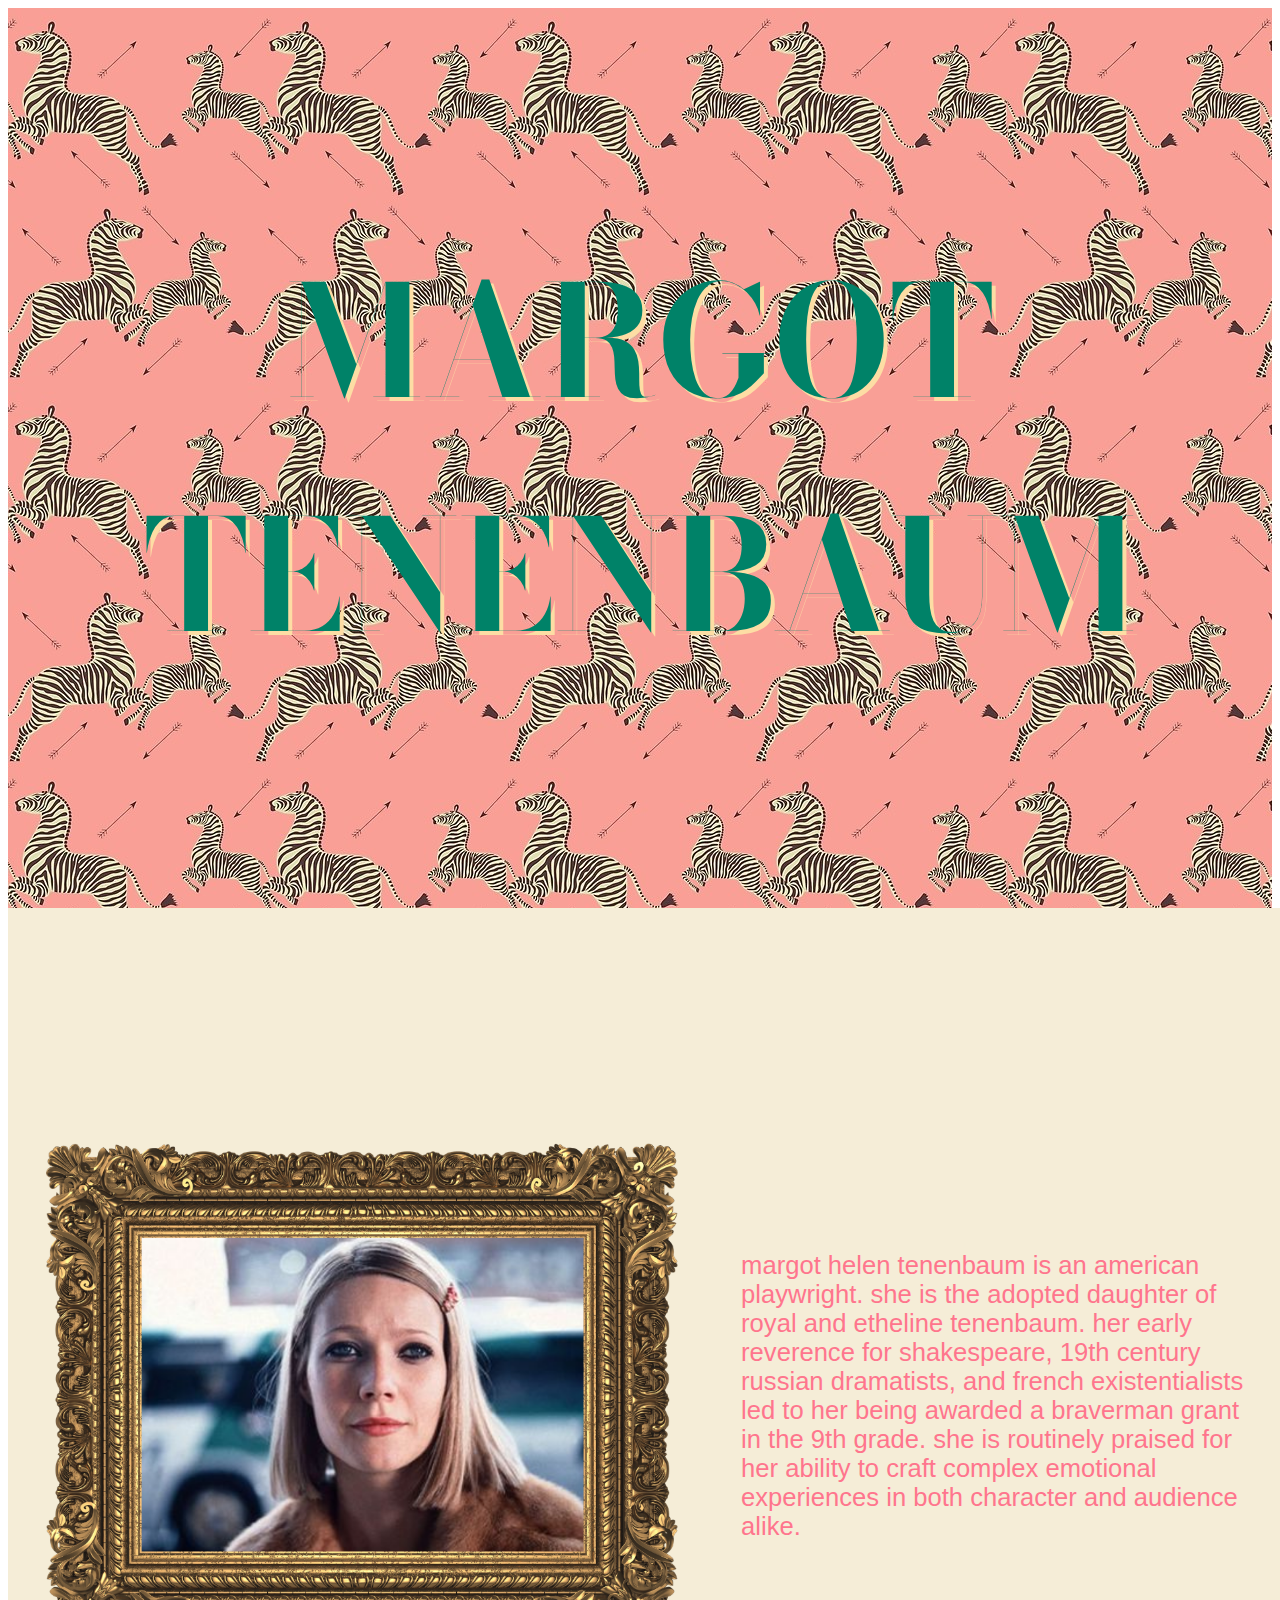
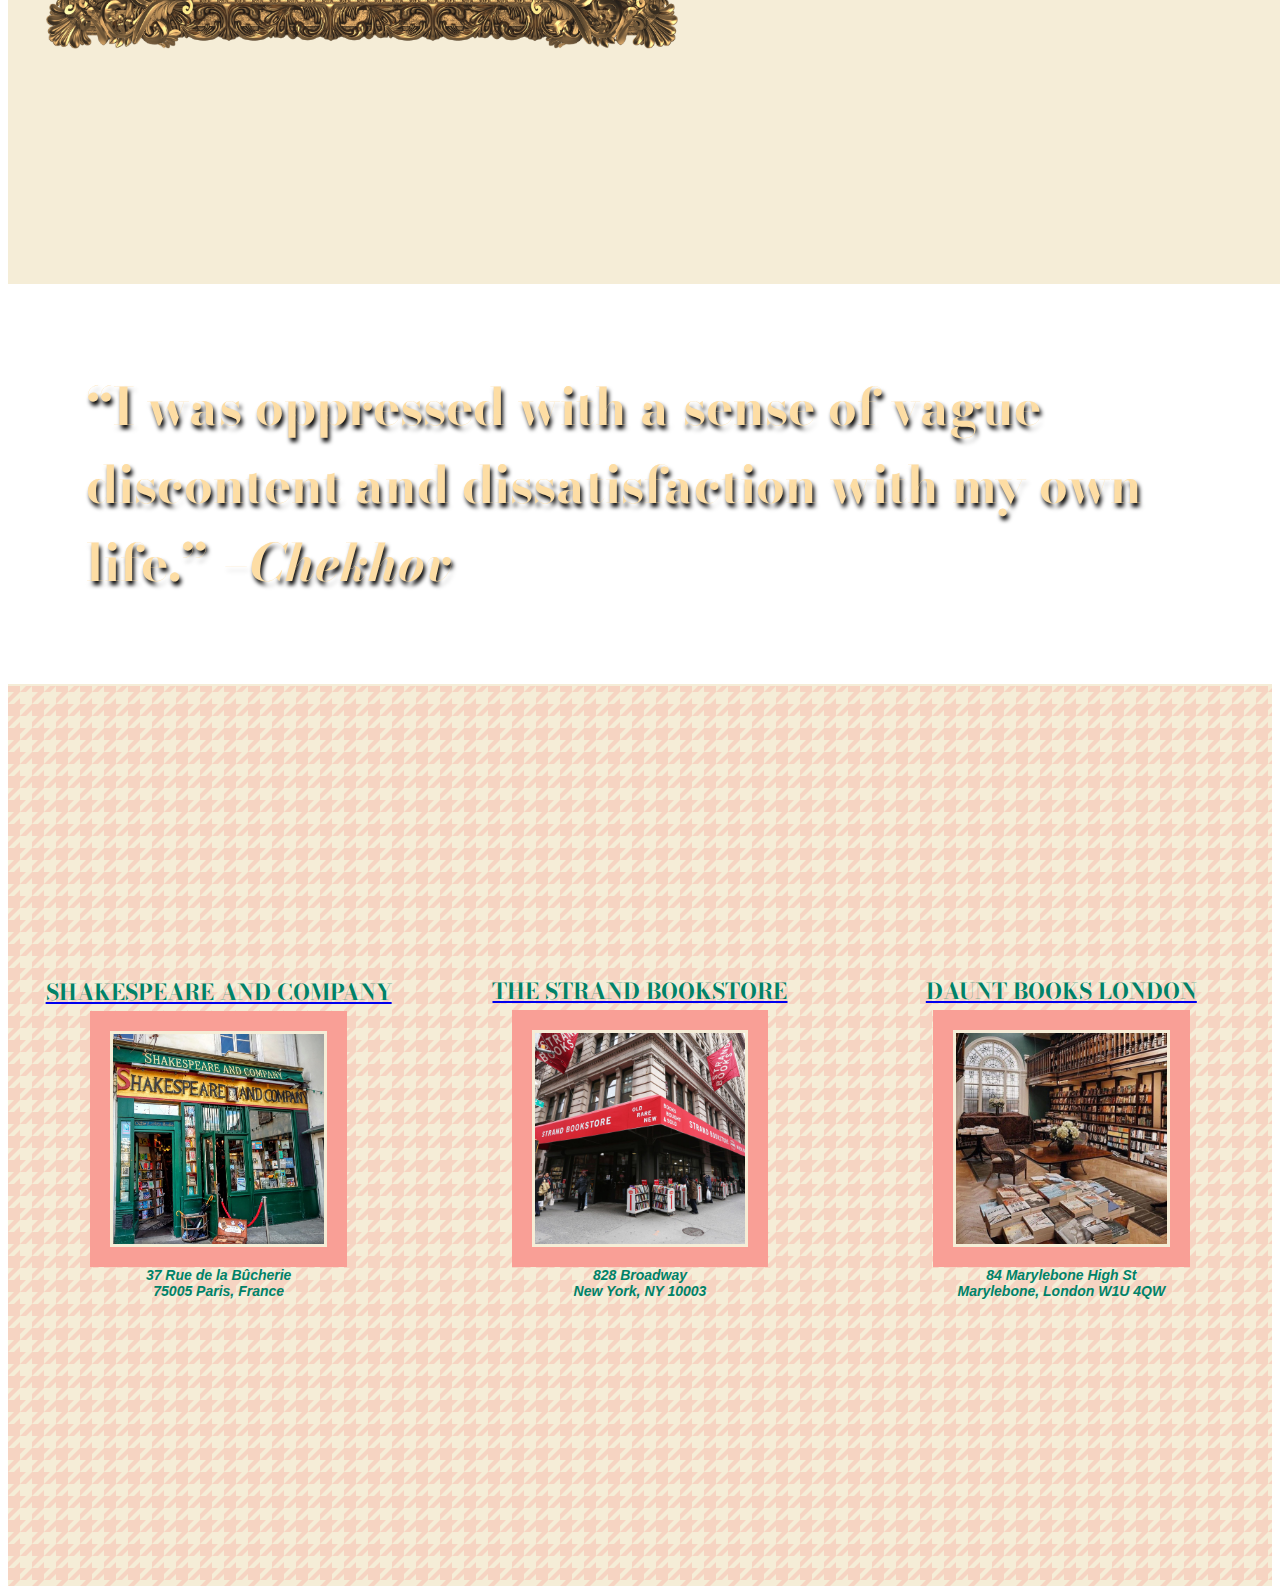
==== commit 5be980d8: "include hyperlinks" ====
--- a/index.html
+++ b/index.html
@@ -32,21 +32,22 @@
 	<!-- Final Page --> 
 	<div id="final">
 			<div class="internalcontainerL">
-				<h3>Shakespeare and Company</h3>
+				<a href="https://shakespeareandcompany.com/">
+				<h3>Shakespeare and Company</h3></a>
 				<img class="store" src="img/shakespeare-square.jpeg" alt="Shakespeare and Company bookstore">
 				<address>
 					37 Rue de la Bûcherie <br>
 					75005 Paris, France</address>
 				</div>
 			<div class="internalcontainerM">
-				<h3>The Strand Bookstore </h3>
+				<a href="https://www.strandbooks.com/"><h3>The Strand Bookstore </h3></a>
 				<img class="store" src="img/strand.jpg" alt="The Strand bookstore">
 				<address>
 					828 Broadway<br>
 					New York, NY 10003 </address>
 				</div>
 			<div class="internalcontainerR">
-				<h3>Daunt Books London</h3>
+				<a href="https://dauntbooks.co.uk/shops/marylebone/"><h3>Daunt Books London</h3></a>
 				<img class="store" src="img/daunt.jpeg" alt="Daunt Books London">
 				<address>
 					84 Marylebone High St<br>
--- a/css/margot.css
+++ b/css/margot.css
@@ -141,7 +141,6 @@
 	padding: 20px;
 	font-size: 14px;
 	text-transform: none;
-
 }
 
 /*----MEDIA QUERIES-----*/
